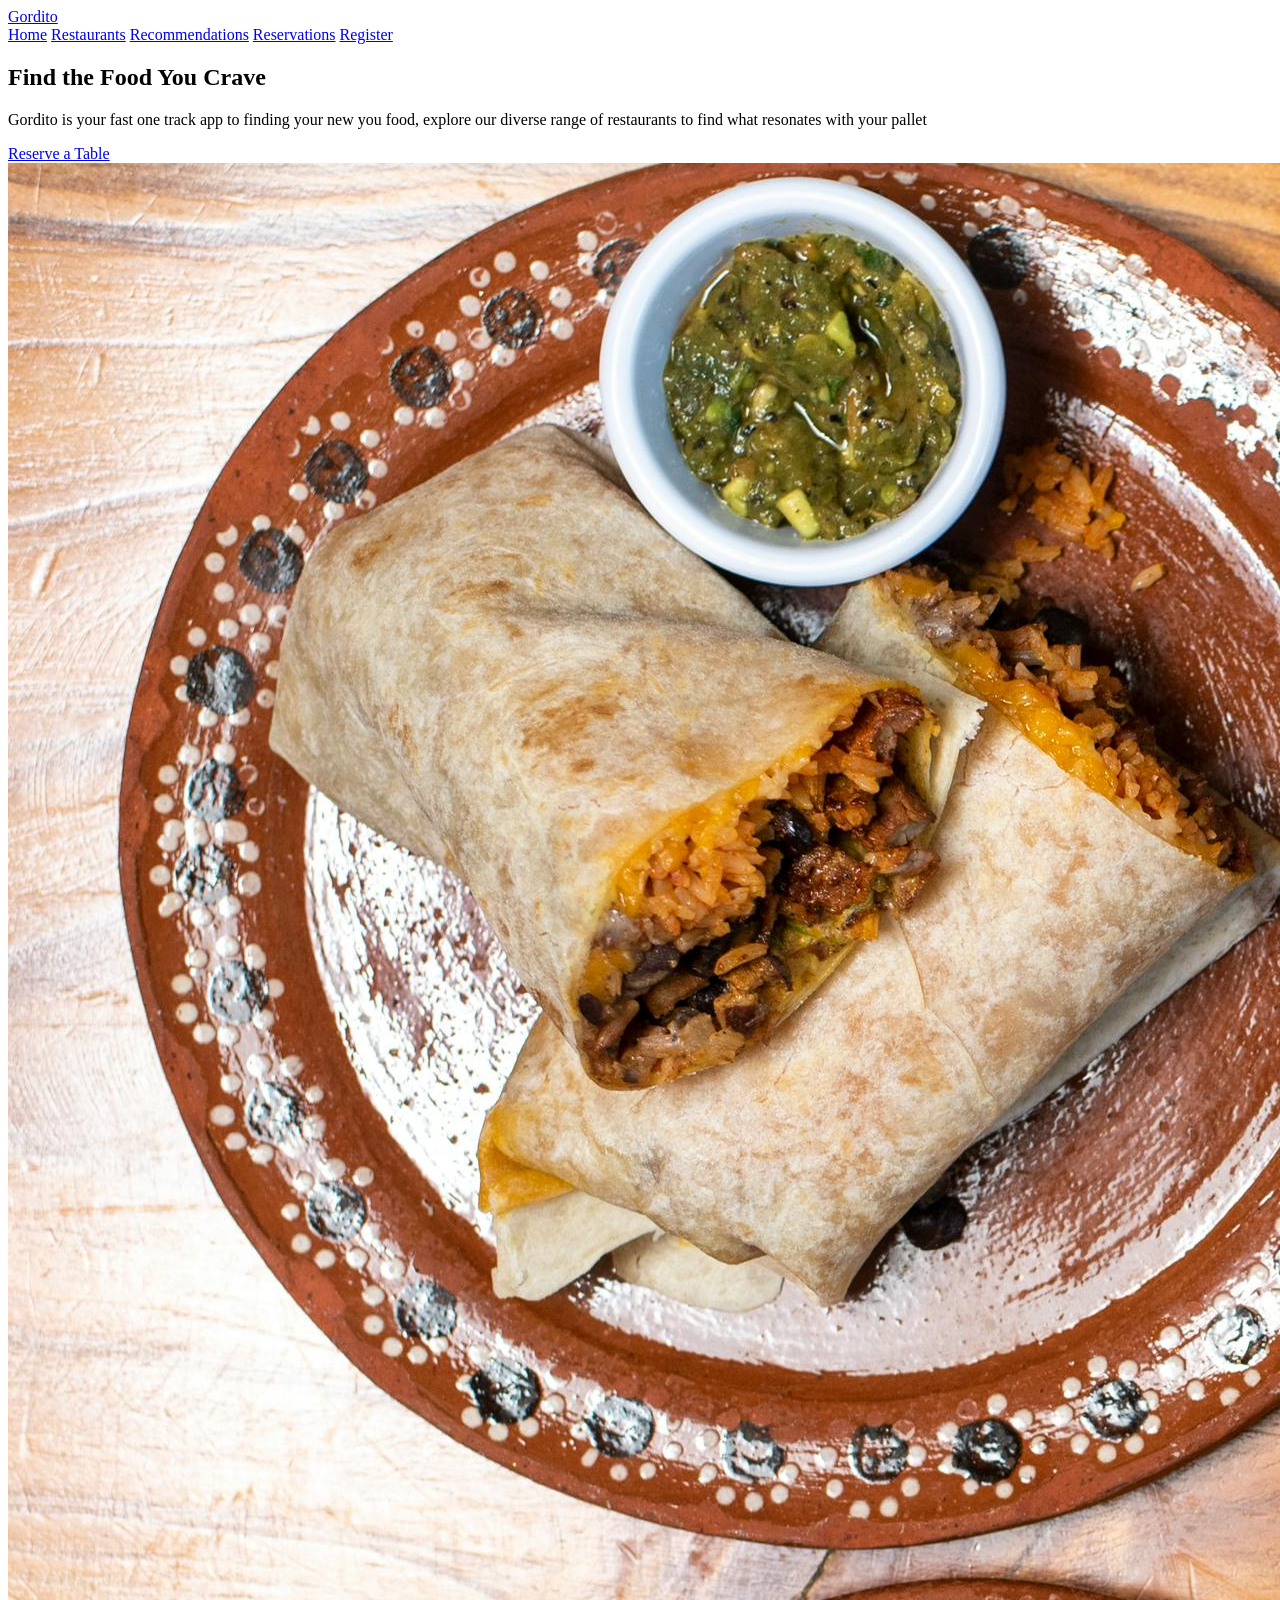
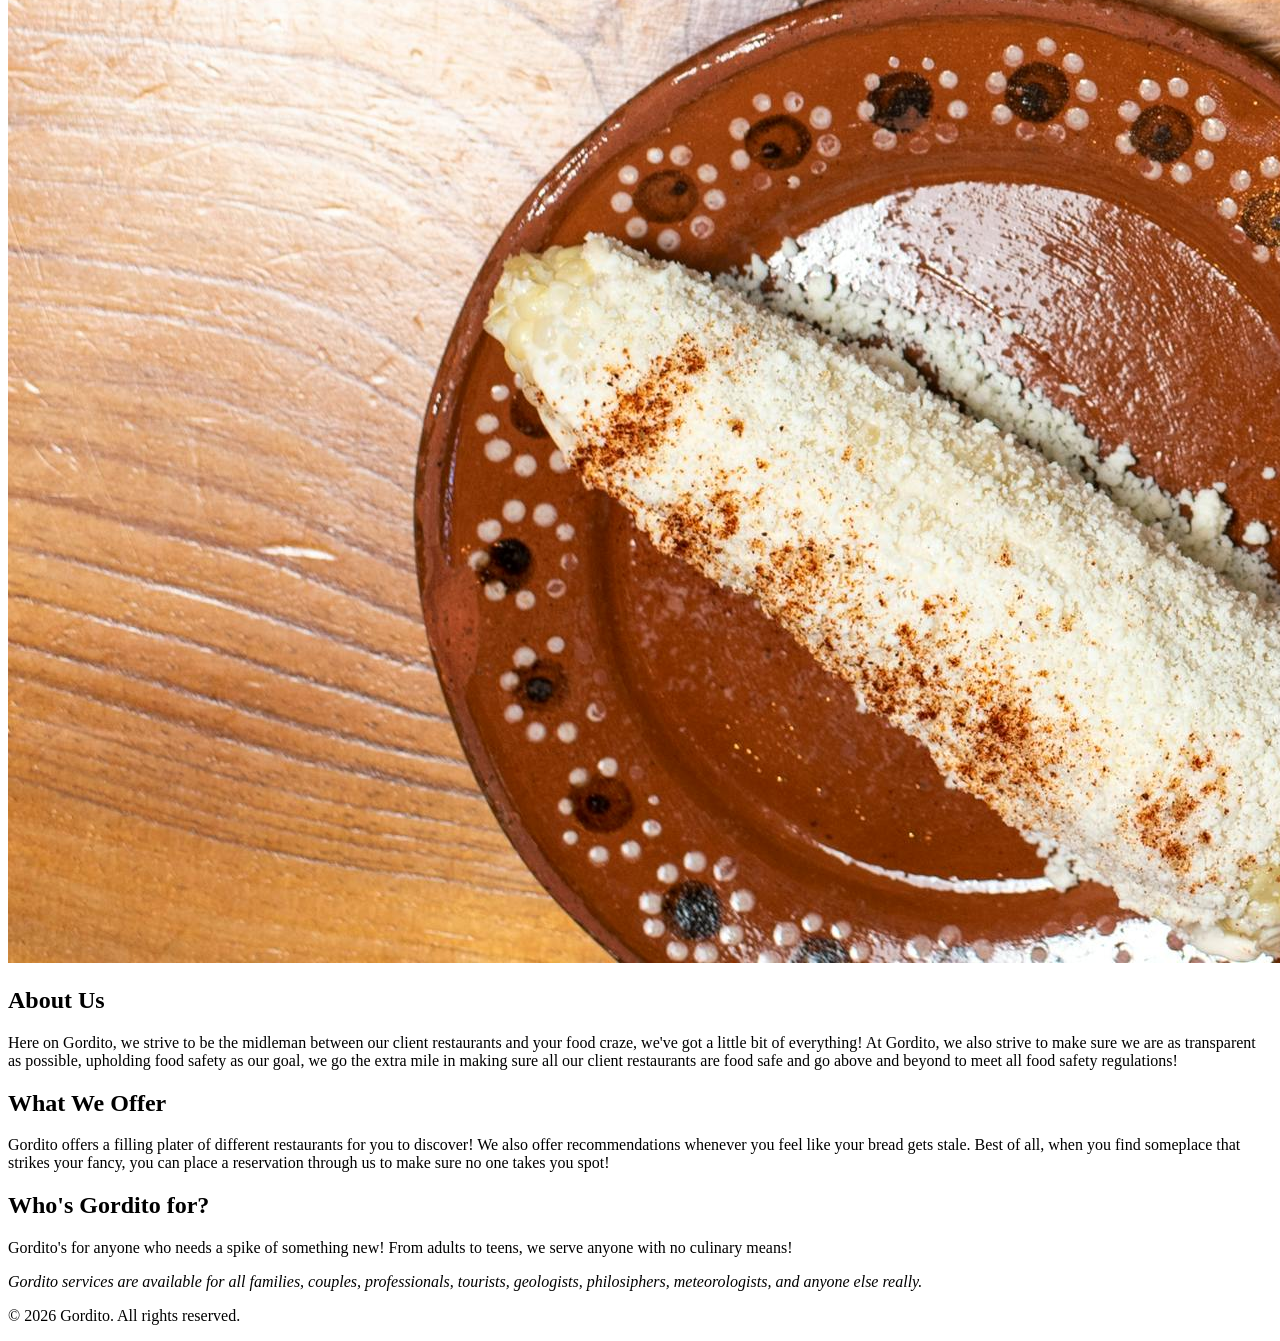
==== Cos10005 Assignment 2/index.html @ 9e79fb85 "Website files added via upload idex.html, restaurants.html, register.html and reservation.html are a" ====
<!DOCTYPE html>
<html lang="en">
  <head>
    <meta charset="UTF-8">
    <meta name="viewport" content="width=device-width, initial-scale=1.0">
    <title>Gordito | Home</title>
    <link rel="stylesheet" href="css/style.css">
  </head>
  <body>
    <header>
      <a href="index.html" class="logo">Gordito</a>
      <nav>
        <a href="index.html">Home</a>
        <a href="restaurants.html">Restaurants</a>
        <a href="recommend.html">Recommendations</a>
        <a href="reservation.html">Reservations</a>
        <a href="register.html">Register</a>
      </nav>
    </header>
    <main>
      <section class="hero">
        <h1>Find the Food You Crave</h1>
        <p>Gordito is your fast one track app to finding your new you food, explore our diverse range of restaurants to find what resonates with your pallet</p>
        <a href="reservation.html" class="btn">Reserve a Table</a>
        <img src="images/BannerPhoto.jpg" alt="A warm Mexican restaurant dining room with a spread of delicious dishes on a table">
      </section>
      <section>
        <h2>About Us</h2>
        <p>Here on Gordito, we strive to be the midleman between our client restaurants and your food craze, we've got a little bit of everything! At Gordito, we also strive to make sure we are as transparent as possible, upholding food safety as our goal, we go the extra mile in making sure all our client restaurants are food safe and go above and beyond to meet all food safety regulations!</p>
      </section>
      <section>
        <h2>What We Offer</h2>
        <p>Gordito offers a filling plater of different restaurants for you to discover! We also offer recommendations whenever you feel like your bread gets stale. Best of all, when you find someplace that strikes your fancy, you can place a reservation through us to make sure no one takes you spot!</p>
      </section>
      <section>
        <h2>Who's Gordito for?</h2>
        <p>Gordito's for anyone who needs a spike of something new! From adults to teens, we serve anyone with no culinary means!</p>
        <p><em>Gordito services are available for all families, couples, professionals, tourists, geologists, philosiphers, meteorologists, and anyone else really.</em></p>
      </section>
    </main>
    <footer><p>&copy; 2026 Gordito. All rights reserved.</p></footer>
    <script src="js/script.js"></script>
  </body>
</html>
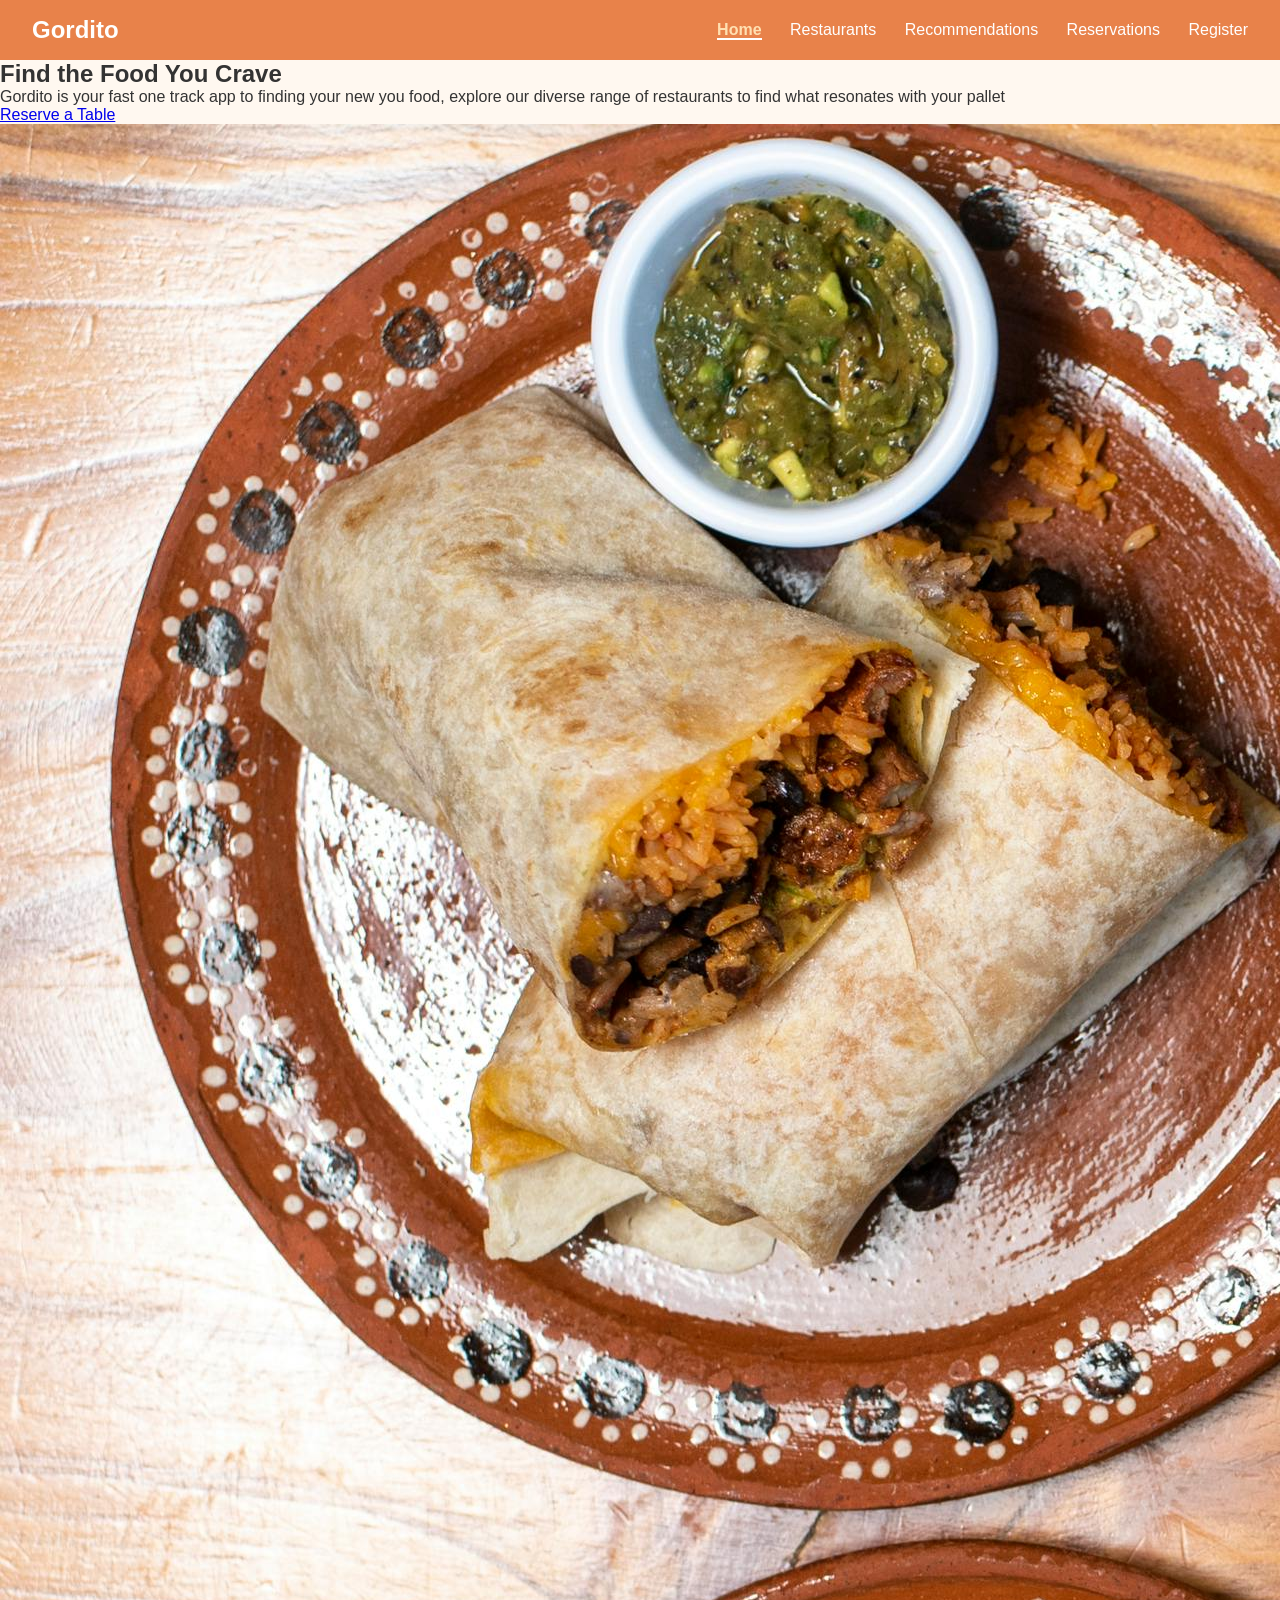
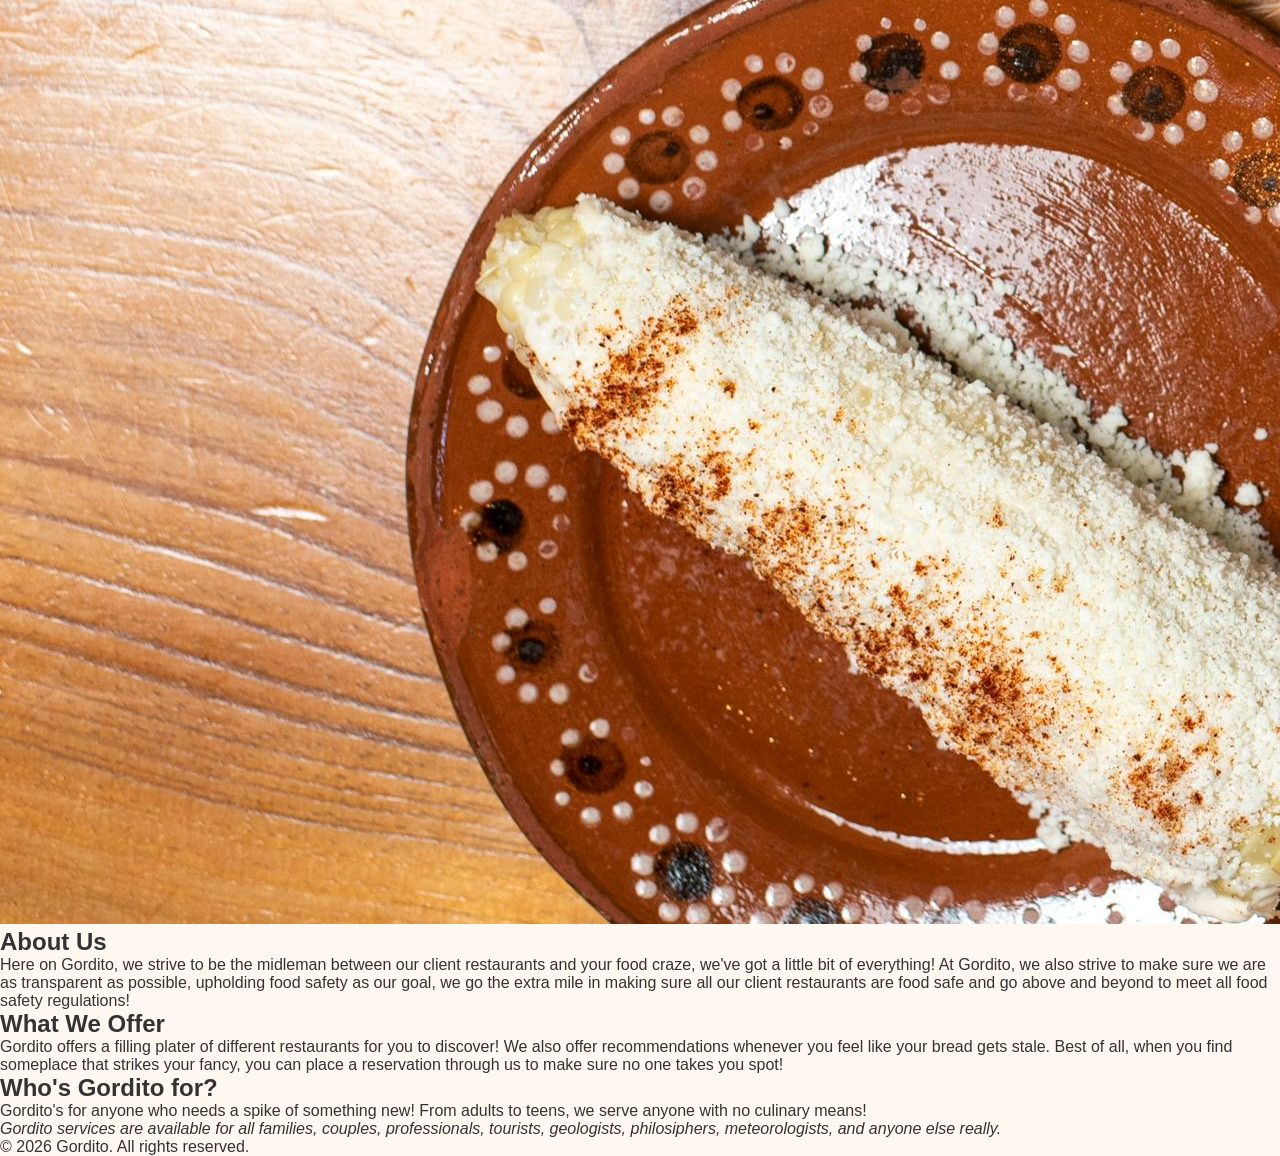
==== commit 29ad2efa: "Update index.html added  class="active" to homepage nav link" ====
--- a/Cos10005 Assignment 2/index.html
+++ b/Cos10005 Assignment 2/index.html
@@ -10,7 +10,7 @@
     <header>
       <a href="index.html" class="logo">Gordito</a>
       <nav>
-        <a href="index.html">Home</a>
+        <a href="index.html" class="active">Home</a>
         <a href="restaurants.html">Restaurants</a>
         <a href="recommend.html">Recommendations</a>
         <a href="reservation.html">Reservations</a>
@@ -41,4 +41,4 @@
     <footer><p>&copy; 2026 Gordito. All rights reserved.</p></footer>
     <script src="js/script.js"></script>
   </body>
-</html>+</html>
--- a/Cos10005 Assignment 2/css/style.css
+++ b/Cos10005 Assignment 2/css/style.css
@@ -0,0 +1,37 @@
+* {         /*targets every element on the page*/
+   margin: 0;   /*removes default spacing usually added by browsers*/
+   padding: 0; /*removes default inner spacing*/
+   box-sizing: border-box;  /*kinda changes how element sizes are calculated by including padding with the width of an element to prevent them from adding to each other*/
+}
+body {
+  font-family: Arial, sans-serif;   /*sets the font witha backup*/
+  background-color: #fff8f0;   /*sets the background color obviously*/
+  color: #333;                  /*changes text color to be a nicer tone than black*/
+}
+header {
+  background-color: #e8824a;  /*background color for the header*/
+  padding: 16px 32px;   /*adds breathing room*/
+  display: flex;           /*makes the header a flex container, putting logo and nav side by side*/
+  justify-content: space-between;  /*pushes logo to left and nav to right*/
+  align-items: center;           /*centres both in the middle of the header vertically*/
+}
+.logo {   /*targets elements with class=logo*/
+  color: #fff; 
+  font-size: 24px;  /*dictates font size??*/
+  font-weight: bold; /*take a wild guess*/
+  text-decoration: none;   /*removes the underline from links*/
+}
+nav a {     /*targets all <a> tags inside a <nav>*/
+  color: #fff;
+  text-decoration: none;
+  margin-left: 24px;    /*adds spacing between each nav link*/
+  font-size: 16px;
+}
+nav a:hover {   /*called a "pseudo class" bassically just targets a thing when a user hovers over it*/
+  color: #ffe0b2;
+}
+nav a.active { /*similar to last time but only targets those in class="active"*/
+  color: #ffe0b2;
+  font-weight: bold;
+  border-bottom: 2px solid #fff;  /*adds a cool little white underline to a slelected page*/
+}
